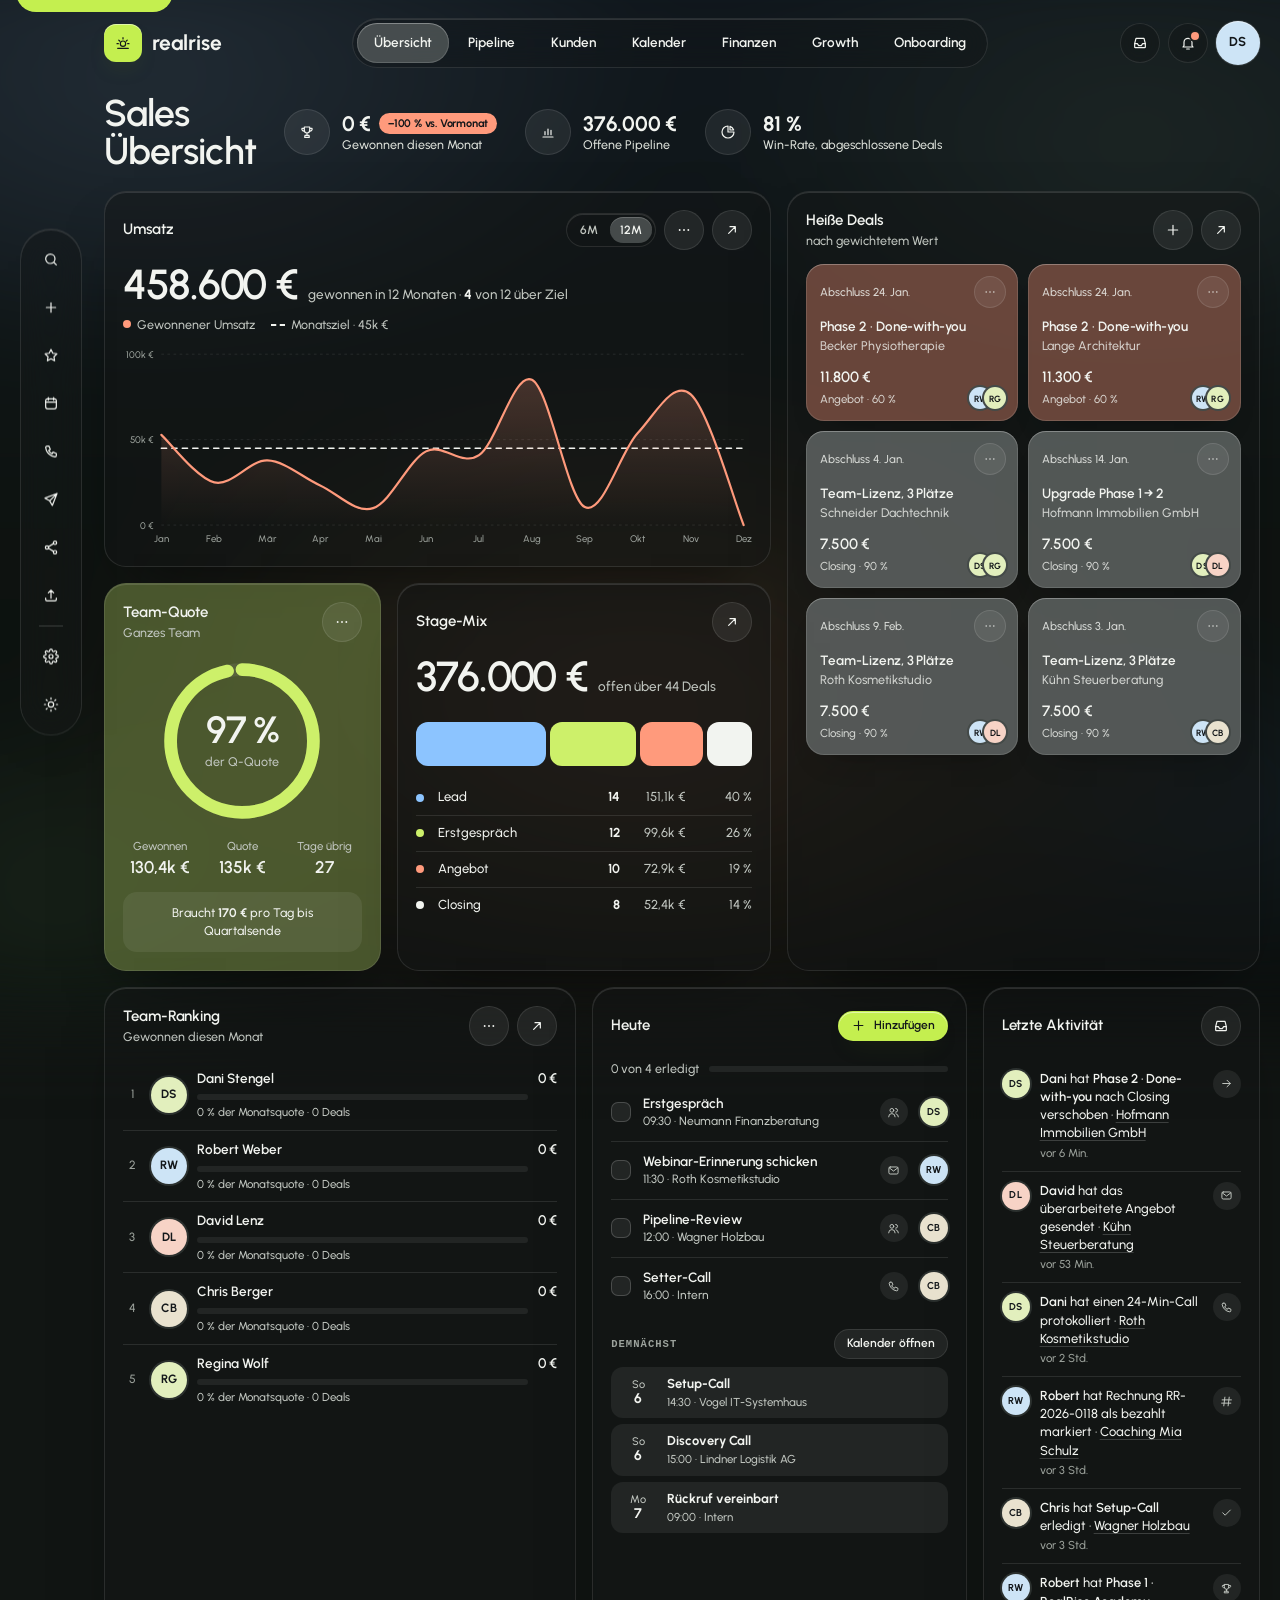
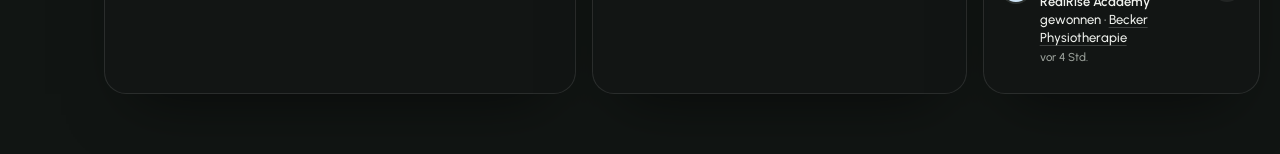
==== index.html @ dfd55293 "RealRise CRM Prototyp: Vanilla-SPA mit Übersicht, Pipeline, Kunden, Kalender, Finanzen, Growth, Onbo" ====
<!doctype html>
<html lang="de" data-theme="dark">
<head>
<meta charset="utf-8">
<meta name="viewport" content="width=device-width, initial-scale=1, viewport-fit=cover">
<title>RealRise CRM</title>
<meta name="description" content="RealRise CRM – Prototyp: Pipeline, Kunden, Kalender, Finanzen, Growth, Onboarding.">
<meta name="color-scheme" content="dark light">
<link rel="preconnect" href="https://fonts.googleapis.com">
<link rel="preconnect" href="https://fonts.gstatic.com" crossorigin>
<link href="https://fonts.googleapis.com/css2?family=Urbanist:wght@400..700&display=swap" rel="stylesheet">
<link rel="stylesheet" href="css/tokens.css">
<link rel="stylesheet" href="css/base.css">
<link rel="stylesheet" href="css/components.css">
<link rel="stylesheet" href="css/views.css">
<link rel="icon" href="data:image/svg+xml,%3Csvg xmlns='http://www.w3.org/2000/svg' viewBox='0 0 64 64'%3E%3Crect width='64' height='64' rx='18' fill='%23c4ef4f'/%3E%3Ccircle cx='32' cy='36' r='11' fill='none' stroke='%2313171a' stroke-width='5'/%3E%3Cpath d='M32 12v6M14 20l4 4M50 20l-4 4M12 52h40' stroke='%2313171a' stroke-width='5' stroke-linecap='round'/%3E%3C/svg%3E">
<style>
  /* Nach dem ersten Rendern keine Einflug-Animationen mehr (Live-Updates) */
  .view[data-entered] .head__title .ch,.view[data-entered] .card,.view[data-entered] .stat,.view[data-entered] .table tbody tr,.view[data-entered] .pl-col{animation:none}
  .view[data-entered] .chart__line.draw{animation:none;stroke-dashoffset:0}
</style>
<script>
  (function(){try{var s=JSON.parse(localStorage.getItem('rr-crm:v1')||'null');var t=s&&s.settings&&s.settings.theme||'dark';if(t==='system')t=matchMedia('(prefers-color-scheme: light)').matches?'light':'dark';document.documentElement.dataset.theme=t;if(s&&s.settings&&s.settings.accent)document.documentElement.dataset.accent=s.settings.accent;}catch(e){}})();
</script>
</head>
<body>
<a class="skip" href="#main">Zum Inhalt springen</a>
<div class="backdrop" aria-hidden="true"></div>

<div class="app">
  <header class="top">
    <a class="brand" href="#/overview" aria-label="RealRise CRM – Übersicht">
      <span class="brand__mark" aria-hidden="true"></span>
      <span class="brand__name">realrise</span>
    </a>
    <nav class="tabs" aria-label="Hauptnavigation">
      <div class="tabs__track">
        <a class="tab" href="#/overview" data-route="overview">Übersicht</a>
        <a class="tab" href="#/pipeline" data-route="pipeline">Pipeline</a>
        <a class="tab" href="#/customers" data-route="customers">Kunden</a>
        <a class="tab" href="#/schedule" data-route="schedule">Kalender</a>
        <a class="tab" href="#/finance" data-route="finance">Finanzen</a>
        <a class="tab" href="#/growth" data-route="growth">Growth</a>
        <a class="tab" href="#/projects" data-route="projects">Onboarding</a>
        <span class="tabs__pill" aria-hidden="true"></span>
      </div>
    </nav>
    <div class="top__tools" id="top-tools"></div>
  </header>

  <main class="main" id="main" tabindex="-1">
    <section class="view" data-view="overview" hidden></section>
    <section class="view" data-view="pipeline" hidden></section>
    <section class="view" data-view="customers" hidden></section>
    <section class="view" data-view="schedule" hidden></section>
    <section class="view" data-view="finance" hidden></section>
    <section class="view" data-view="growth" hidden></section>
    <section class="view" data-view="projects" hidden></section>
    <section class="view" data-view="settings" hidden></section>
  </main>
</div>

<nav class="dock" id="dock" aria-label="Schnellaktionen"></nav>

<dialog class="finder" id="finder" aria-label="Suche"></dialog>
<dialog class="modal" id="modal"></dialog>
<dialog class="drawer" id="drawer"></dialog>
<div class="toast" id="toast" role="status" aria-live="polite"></div>

<script src="js/seed.js"></script>
<script src="js/store.js"></script>
<script src="js/ui.js"></script>
<script src="js/views/overview.js"></script>
<script src="js/views/pipeline.js"></script>
<script src="js/views/customers.js"></script>
<script src="js/views/schedule.js"></script>
<script src="js/views/finance.js"></script>
<script src="js/views/growth.js"></script>
<script src="js/views/projects.js"></script>
<script src="js/views/settings.js"></script>
<script src="js/app.js"></script>
<script>RR.app.start();</script>
</body>
</html>
---- css/tokens.css ----
/* RealRise CRM – Design-Tokens (aus dem Solvik-Audit, Werte 1:1) */
:root{
  --font:"Urbanist",ui-sans-serif,system-ui,-apple-system,"Segoe UI",sans-serif;
  --mono:ui-monospace,SFMono-Regular,Menlo,monospace;

  --bg:#111513;
  --wash:linear-gradient(180deg,#080b0a80,#080b0a6b 45%,#080b0a8c);
  --on-photo-muted:#dde1da;
  --glass:#14171775; --glass-2:#ffffff14; --glass-3:#1e2322; --glass-tile:#16191985;
  --tint:30%; --ring-tile:#2b302e; --solid:#1a1e1d; --float:#1f2423;
  --well:#ffffff12; --line:#ffffff1a; --line-2:#ffffff2e; --rim:#ffffff26;
  --blur:blur(22px) saturate(150%);
  --shadow:inset 0 1px 0 #ffffff1f,0 30px 60px -30px #0009;
  --shadow-pop:0 24px 60px -18px #000000b3,0 0 0 1px #ffffff1a;
  --scrim:rgba(0,0,0,.55);

  --text:#f2f4f0; --muted:#c2c7c1; --faint:#9ca29c; --cream:#f6f7f3;
  --sky:#8cc4ff; --on-sky:#13171a;
  --lime:#cdf06a; --on-lime:#13171a;
  --coral:#ff9a7c; --on-coral:#13171a;
  --ink:#f2f4f0; --on-ink:#13171a;
  --plain:#ffffff12; --on-plain:#f2f4f0;
  --good:#b8e65a; --bad:#ff9a7c;
  --accent:#c4ef4f; --on-accent:#13171a; --accent-text:#cdf06a;
  --accent-glow:rgba(120,160,20,.7);
  --dock:#16191980; --on-dock:#f2f4f0;
  --pill:#585e5dbd; --on-pill:#f2f4f0;

  --av0:#e2efbd; --av1:#cde4f6; --av2:#f7d3c6; --av3:#e9e2cf; --on-av:#13171a;

  --r-card:22px; --r-tile:18px; --r-ctl:999px; --r-modal:26px; --r-drawer:28px; --r-pop:18px; --r-field:14px;
  --gap:16px; --dock-x:20px; --dock-w:60px; --gutter:clamp(16px,1.6vw,28px); --app-max:1840px;
  --ease:cubic-bezier(.2,.8,.2,1);
  color-scheme:dark;
}

:root[data-theme="light"]{
  --bg:#e9ece7;
  --wash:linear-gradient(180deg,#f0f3eea8,#f0f3ee99 45%,#ecefe9b3);
  --on-photo-muted:#353b37;
  --glass:#ffffff80; --glass-2:#ffffff94; --glass-3:#ffffffdb; --glass-tile:#ffffff80;
  --tint:46%; --ring-tile:#f4f6f2; --solid:#f4f6f2; --float:#f8faf6;
  --well:#1216140f; --line:#1216141a; --line-2:#1216142e; --rim:#ffffffb8;
  --shadow:inset 0 1px 0 #fffc,0 24px 50px -32px #141e1466;
  --shadow-pop:0 24px 60px -18px #0f191459,0 2px 6px #0f191414;
  --scrim:rgba(12,18,14,.32);
  --text:#13171a; --muted:#4b524e; --faint:#575e59;
  --sky:#5aa6ec; --lime:#a9d636; --coral:#f27d5f;
  --ink:#13171a; --on-ink:#f6f7f3;
  --plain:#ffffff94; --on-plain:#13171a;
  --good:#3c7a14; --bad:#b8401f;
  --accent-text:#3f6410; --accent-glow:rgba(100,140,20,.45);
  --dock:#ffffff8c; --on-dock:#13171a;
  --pill:#13171a; --on-pill:#f6f7f3;
  color-scheme:light;
}

/* Akzent-Variante RealRise Coral */
:root[data-accent="coral"]{ --accent:#d97757; --on-accent:#fff7f2; --accent-text:#ff9a7c; --accent-glow:rgba(217,119,87,.55); }
:root[data-accent="coral"][data-theme="light"]{ --accent-text:#a7472a; }
---- css/base.css ----
/* Reset + Shell */
*,*::before,*::after{box-sizing:border-box}
html{-webkit-text-size-adjust:100%;scroll-behavior:smooth}
body{margin:0;min-height:100vh;background:var(--bg);color:var(--text);font:500 14px/1.45 var(--font);-webkit-font-smoothing:antialiased;overflow-x:hidden}
a{color:inherit;text-decoration:none}
button,input,select,textarea{font:inherit;color:inherit}
button{cursor:pointer;background:none;border:0;padding:0}
img,svg{display:block;max-width:100%}
ul,ol{margin:0;padding:0;list-style:none}
h1,h2,h3,h4,p,dl,dd,dt{margin:0}
.sr{position:absolute!important;width:1px;height:1px;overflow:hidden;clip:rect(0 0 0 0);white-space:nowrap}
.skip{position:fixed;left:16px;top:-60px;z-index:100;background:var(--accent);color:var(--on-accent);padding:10px 16px;border-radius:999px;font-weight:600}
.skip:focus{top:16px}
.tnum,.num{font-variant-numeric:tabular-nums}
.muted{color:var(--muted)} .faint{color:var(--faint)}
:focus-visible{outline:2px solid var(--accent);outline-offset:2px;border-radius:8px}
::selection{background:var(--accent);color:var(--on-accent)}

/* Backdrop „Foto“ (prozedural, kein Bild) */
.backdrop{position:fixed;inset:-8%;z-index:-2;pointer-events:none;
  background:
    radial-gradient(55% 45% at 18% 12%,#3b4a5a 0%,transparent 62%),
    radial-gradient(45% 40% at 82% 18%,#2f3c3b 0%,transparent 60%),
    radial-gradient(60% 50% at 50% 72%,#4d3a2c 0%,transparent 66%),
    radial-gradient(35% 35% at 12% 88%,#2a3a2a 0%,transparent 60%),
    radial-gradient(30% 30% at 88% 80%,#1e2a33 0%,transparent 60%),
    linear-gradient(180deg,#1b2430,#141a16 55%,#0f1311);
  filter:blur(38px) saturate(1.15);transform:translate3d(0,0,0) scale(1.04);transition:transform 1.2s var(--ease)}
:root[data-theme="light"] .backdrop{
  background:
    radial-gradient(55% 45% at 18% 12%,#cfdbe6 0%,transparent 62%),
    radial-gradient(45% 40% at 82% 18%,#d9e6dc 0%,transparent 60%),
    radial-gradient(60% 50% at 50% 72%,#e5d7c8 0%,transparent 66%),
    radial-gradient(35% 35% at 12% 88%,#d2dfd0 0%,transparent 60%),
    linear-gradient(180deg,#e3e8e6,#e9ece7 55%,#e4e7e2)}
.backdrop::after{content:"";position:absolute;inset:0;background:var(--wash)}
.scrim{position:fixed;inset:0;z-index:40;background:var(--scrim);opacity:0;pointer-events:none;transition:opacity .22s var(--ease)}
.scrim.is-on{opacity:1;pointer-events:auto}

/* App frame */
.app{max-width:var(--app-max);margin:0 auto;padding:18px var(--gutter) 60px calc(var(--dock-x) + var(--dock-w) + 24px);min-height:100vh}
header.top{display:grid;grid-template-columns:auto 1fr auto;align-items:center;gap:20px;margin-bottom:26px}
.brand{display:flex;align-items:center;gap:10px;font-size:21px;font-weight:700;letter-spacing:-.01em}
.brand__mark{width:38px;height:38px;border-radius:12px;background:var(--accent);color:var(--on-accent);display:grid;place-items:center;box-shadow:inset 0 1px 0 #ffffff80,0 10px 24px -14px var(--accent-glow)}
.brand__mark svg{width:22px;height:22px}
.top__tools{display:flex;align-items:center;gap:8px;justify-self:end}

/* Tabs */
.tabs{justify-self:center;max-width:100%;border-radius:999px;background:var(--glass);border:1px solid var(--line);box-shadow:var(--shadow);backdrop-filter:var(--blur);-webkit-backdrop-filter:var(--blur)}
.tabs__track{position:relative;display:flex;gap:2px;padding:4px;overflow:auto;scrollbar-width:none}
.tabs__track::-webkit-scrollbar{display:none}
.tab{position:relative;z-index:1;padding:10px 17px;border-radius:999px;font-size:13.5px;font-weight:600;white-space:nowrap;color:var(--text);transition:color .25s var(--ease)}
.tab[aria-current="page"]{color:var(--on-pill)}
.tabs__pill{position:absolute;top:4px;bottom:4px;left:0;width:0;border-radius:999px;background:var(--pill);box-shadow:inset 0 1px 0 #ffffff38,inset 0 0 0 1px #ffffff24;transition:left .32s var(--ease),width .32s var(--ease);pointer-events:none}
:root[data-theme="light"] .tabs__pill{box-shadow:none}

/* Icon-Buttons im Header */
.me{width:44px;height:44px;border-radius:50%;background:var(--av1);color:var(--on-av);font-weight:700;font-size:13px;display:grid;place-items:center;box-shadow:0 0 0 1px var(--line),inset 0 1px 0 #ffffff80}
.dot-badge{position:absolute;top:8px;right:8px;width:8px;height:8px;border-radius:50%;background:var(--coral);box-shadow:0 0 0 2px var(--solid)}

/* Dock */
.dock{position:fixed;left:var(--dock-x);top:50%;transform:translateY(-50%);z-index:30;display:flex;flex-direction:column;gap:4px;padding:8px;border-radius:999px;background:var(--dock);border:1px solid var(--line);box-shadow:var(--shadow);backdrop-filter:var(--blur);-webkit-backdrop-filter:var(--blur)}
.dock__btn{position:relative;width:44px;height:44px;border-radius:50%;display:grid;place-items:center;color:var(--on-dock);transition:background .2s var(--ease),transform .2s var(--ease)}
.dock__btn svg{width:18px;height:18px}
.dock__btn:hover,.dock__btn:focus-visible,.dock__btn[aria-expanded="true"]{background:var(--glass-2)}
.dock__btn[aria-current="page"]{background:var(--glass-2)}
.dock__btn[aria-current="page"]::after{content:"";position:absolute;right:-3px;top:50%;width:5px;height:5px;border-radius:50%;background:var(--accent);transform:translateY(-50%)}
.dock__sep{height:1px;margin:4px 10px;background:var(--line-2)}
.dock__tip{position:absolute;left:calc(100% + 12px);top:50%;transform:translateY(-50%) translateX(-6px);padding:6px 10px;border-radius:10px;background:var(--float);color:var(--text);font-size:12px;font-weight:600;white-space:nowrap;box-shadow:var(--shadow-pop);opacity:0;pointer-events:none;transition:opacity .15s,transform .15s var(--ease)}
.dock__tip kbd{margin-left:6px;font:600 11px var(--mono);padding:1px 5px;border:1px solid var(--line-2);border-radius:5px}
.dock__btn:hover .dock__tip,.dock__btn:focus-visible .dock__tip{opacity:1;transform:translateY(-50%) translateX(0)}
.dock__more{display:none}
.dock__theme .ico--sun,.dock__theme .ico--moon{position:absolute;transition:opacity .3s,transform .4s var(--ease)}
:root[data-theme="dark"] .ico--sun{opacity:1;transform:rotate(0)} :root[data-theme="dark"] .ico--moon{opacity:0;transform:rotate(-60deg)}
:root[data-theme="light"] .ico--sun{opacity:0;transform:rotate(60deg)} :root[data-theme="light"] .ico--moon{opacity:1;transform:rotate(0)}

/* Seitenkopf */
.head{display:grid;grid-template-columns:auto 1fr auto;align-items:center;gap:28px;margin-bottom:20px}
.head__lead{display:flex;align-items:center;gap:14px}
.head__back{flex:none}
.head__title{font-size:37.4px;line-height:1.04;font-weight:600;letter-spacing:-.025em}
.head__title .ch{display:inline-block;animation:chIn .6s var(--ease) both;animation-delay:calc(var(--i) * 18ms)}
@keyframes chIn{from{opacity:0;transform:translateY(14px)}to{opacity:1;transform:none}}
.head__stats{display:flex;gap:28px;flex-wrap:wrap}
.stat{display:flex;align-items:center;gap:12px;animation:cardIn .6s var(--ease) both;animation-delay:calc(var(--i,0) * 70ms + 120ms)}
.stat__ico{width:46px;height:46px;border-radius:50%;background:var(--well);border:1px solid var(--line);display:grid;place-items:center;color:var(--text)}
.stat__ico svg{width:18px;height:18px}
.stat__value{display:flex;align-items:center;gap:8px;font-size:21px;font-weight:600;letter-spacing:-.01em;line-height:1.2}
.stat__label{font-size:12.5px;color:var(--on-photo-muted)}
.head__actions{display:flex;align-items:center;gap:10px;flex-wrap:wrap;justify-content:flex-end}

/* Toolbar unter dem Kopf */
.toolbar{display:flex;align-items:center;gap:10px;flex-wrap:wrap;margin:-4px 0 16px}
.toolbar__spacer{flex:1}

/* Grid + Cards */
.grid{display:grid;grid-template-columns:repeat(12,minmax(0,1fr));gap:var(--gap)}
.card{position:relative;display:flex;flex-direction:column;min-width:0;padding:18px;border-radius:var(--r-card);background:var(--glass);border:1px solid var(--line);box-shadow:var(--shadow);animation:cardIn .7s var(--ease) both;animation-delay:calc(var(--i,0) * 60ms + 80ms)}
@keyframes cardIn{from{opacity:0;transform:translateY(14px)}to{opacity:1;transform:none}}
.card__head{display:flex;align-items:center;gap:12px;min-height:40px;margin-bottom:14px}
.card__title{font-size:15px;font-weight:600;letter-spacing:-.005em}
.card__sub{font-size:12.5px;color:var(--muted)}
.card__tools{margin-left:auto;display:flex;align-items:center;gap:8px}
.card--lime{background:color-mix(in srgb,var(--lime) var(--tint),var(--glass))}
.card--sky{background:color-mix(in srgb,var(--sky) var(--tint),var(--glass))}
.card--coral{background:color-mix(in srgb,var(--coral) var(--tint),var(--glass))}
.big{font-size:42px;line-height:1;font-weight:600;letter-spacing:-.03em}
.big + .muted,.sum{font-size:13.5px}
.sum{display:flex;align-items:baseline;gap:10px;flex-wrap:wrap;margin-bottom:10px}
.sum .muted b{color:var(--text)}
.legend{display:flex;gap:16px;flex-wrap:wrap;font-size:12.5px;color:var(--muted);margin-bottom:8px}
.legend i{display:inline-block;width:8px;height:8px;border-radius:50%;margin-right:6px;vertical-align:1px}
.legend .dash{display:inline-block;width:14px;border-top:2px dashed var(--text);margin-right:6px;vertical-align:3px}
.view{display:block}
.view[hidden]{display:none}

/* Responsive */
@media (width <= 1180px){
  .grid > *{grid-column:span 6 !important}
  .head{grid-template-columns:1fr auto}
  .head__stats{grid-column:1 / -1;order:3}
}
@media (width <= 760px){
  .app{padding:12px 14px 110px 14px}
  header.top{grid-template-columns:1fr auto;gap:10px 12px;margin-bottom:12px}
  .tabs{grid-column:1 / -1;grid-row:2;justify-self:stretch;position:sticky;top:8px;z-index:20}
  .top__tools{grid-row:1;grid-column:2}
  .grid > *{grid-column:1 / -1 !important}
  .head{grid-template-columns:1fr;gap:14px}
  .head__title{font-size:28px}
  .head__stats{gap:14px 24px}
  .head__actions{justify-content:flex-start}
  .dock{left:50%;top:auto;bottom:12px;transform:translateX(-50%);flex-direction:row;padding:6px 8px;max-width:calc(100vw - 24px)}
  .dock__sep{width:1px;height:auto;margin:10px 4px}
  .dock__tip{display:none}
  .dock__btn[data-act="favs"],.dock__btn[data-act="call"],.dock__btn[data-act="share"],.dock__btn[data-act="export"]{display:none}
  .dock__more{display:grid}
  .big{font-size:34px}
}
@media (prefers-reduced-motion: reduce){
  *,*::before,*::after{animation-duration:.01ms!important;animation-delay:0ms!important;transition-duration:.01ms!important}
}
---- css/components.css ----
/* Icons: Standardgröße, Container überschreiben gezielt */
svg.ico{width:16px;height:16px;flex:none}
/* Buttons */
.btn{display:inline-flex;align-items:center;gap:8px;height:34px;padding:0 14px;border-radius:999px;font-size:12.5px;font-weight:600;white-space:nowrap;border:1px solid transparent;background:var(--accent);color:var(--on-accent);box-shadow:inset 0 1px 0 #ffffff80,0 10px 24px -14px var(--accent-glow);transition:transform .2s var(--ease),filter .2s}
.btn svg{width:15px;height:15px}
.btn:hover{filter:brightness(1.05);transform:translateY(-1px)}
.btn:active{transform:translateY(0)}
.btn--ghost{background:var(--well);color:var(--text);border-color:var(--line);box-shadow:none}
.btn--ink{background:var(--ink);color:var(--on-ink);box-shadow:none}
.btn--danger{background:transparent;color:var(--bad);border-color:var(--line);box-shadow:none}
.btn--danger:hover{background:color-mix(in srgb,var(--coral) 14%,transparent)}
.btn--sm{height:30px;padding:0 12px;font-size:12px}
.btn--lg{height:40px;padding:0 18px;font-size:13.5px}
.btn[disabled]{opacity:.45;pointer-events:none}
.ibtn{position:relative;width:40px;height:40px;border-radius:50%;display:grid;place-items:center;background:var(--well);border:1px solid var(--line);color:var(--text);transition:background .2s var(--ease),transform .2s var(--ease)}
.ibtn svg{width:16px;height:16px}
.ibtn:hover,.ibtn[aria-expanded="true"]{background:var(--glass-2)}
.ibtn--sm{width:32px;height:32px}.ibtn--sm svg{width:14px;height:14px}
.ibtn--lg{width:44px;height:44px}
.ibtn--glass{backdrop-filter:var(--blur);-webkit-backdrop-filter:var(--blur);background:var(--glass)}
.ibtn--accent{background:var(--accent);color:var(--on-accent);border-color:transparent}
.ibtn.is-on{background:var(--accent);color:var(--on-accent);border-color:transparent}
.magnetic{transition:transform .25s var(--ease)}

/* Segment-Switch */
.seg{position:relative;display:inline-flex;gap:2px;padding:3px;border-radius:999px;background:var(--glass);border:1px solid var(--line);box-shadow:var(--shadow)}
.seg__btn{position:relative;z-index:1;height:30px;padding:0 13px;border-radius:999px;font-size:12.5px;font-weight:600;color:var(--muted);transition:color .25s}
.seg__btn[aria-pressed="true"]{color:var(--text)}
.seg__pill{position:absolute;top:3px;bottom:3px;left:3px;width:40px;border-radius:999px;background:var(--pill);box-shadow:inset 0 1px 0 #ffffff30;transition:left .3s var(--ease),width .3s var(--ease);pointer-events:none}
:root[data-theme="light"] .seg__btn[aria-pressed="true"]{color:var(--on-pill)}
.seg--sm .seg__btn{height:26px;padding:0 10px;font-size:12px}

/* Chips */
.chip{display:inline-flex;align-items:center;gap:6px;height:36px;padding:0 12px 0 4px;border-radius:999px;background:var(--glass);border:1px solid var(--line);font-size:12.5px;font-weight:600;color:var(--text);white-space:nowrap;transition:background .2s var(--ease)}
.chip--txt{padding:0 12px}
.chip i.dot{width:8px;height:8px;border-radius:50%;margin-left:4px}
.chip:hover{background:var(--glass-2)}
.chip[aria-pressed="true"]{background:var(--ink);color:var(--on-ink);border-color:transparent}
.chip[aria-pressed="true"] .av{box-shadow:none}
.chips{display:flex;gap:6px;flex-wrap:wrap;align-items:center}

/* Badges, Status */
.badge{display:inline-flex;align-items:center;padding:3px 9px;border-radius:999px;font-size:11px;font-weight:700;line-height:1.4;white-space:nowrap}
.badge--coral{background:var(--coral);color:var(--on-coral)}
.badge--lime{background:var(--lime);color:var(--on-lime)}
.badge--sky{background:var(--sky);color:var(--on-sky)}
.badge--plain{background:var(--plain);color:var(--on-plain);border:1px solid var(--line)}
.status{display:inline-flex;align-items:center;gap:6px;padding:3px 10px;border-radius:999px;font-size:11.5px;font-weight:600;background:var(--well);border:1px solid var(--line);white-space:nowrap}
.status::before{content:"";width:7px;height:7px;border-radius:50%;background:var(--faint)}
.status--due::before,.status--sky::before{background:var(--sky)}
.status--paid::before,.status--lime::before,.status--done::before{background:var(--lime)}
.status--overdue::before,.status--coral::before{background:var(--coral)}
.status--ink::before{background:var(--text)}

/* Avatare */
.av{display:inline-grid;place-items:center;width:28px;height:28px;border-radius:50%;background:var(--av1);color:var(--on-av);font-weight:700;font-size:10px;letter-spacing:.02em;flex:none;box-shadow:0 0 0 2px var(--ring-tile)}
.av--t0{background:var(--av0)}.av--t1{background:var(--av1)}.av--t2{background:var(--av2)}.av--t3{background:var(--av3)}
.av--xs{width:22px;height:22px;font-size:9px}.av--sm{width:28px;height:28px}.av--md{width:36px;height:36px;font-size:12px}.av--lg{width:52px;height:52px;font-size:17px}.av--xl{width:120px;height:120px;font-size:38px}
.av-stack{display:inline-flex}.av-stack .av{margin-left:-7px}.av-stack .av:first-child{margin-left:0}

/* Meter */
.meter{height:6px;border-radius:999px;background:var(--well);overflow:hidden}
.meter__fill{height:100%;border-radius:999px;background:var(--text);width:0;transition:width .9s var(--ease)}
.meter__fill--lime{background:var(--lime)}.meter__fill--coral{background:var(--coral)}.meter__fill--sky{background:var(--sky)}

/* Ring */
.ring{position:relative;width:170px;height:170px;margin:0 auto}
.ring svg{width:100%;height:100%;transform:rotate(-90deg)}
.ring circle{fill:none;stroke-width:15}
.ring__track{stroke:var(--well)}
.ring__arc{stroke:var(--lime);stroke-linecap:round;transition:stroke-dashoffset 1.1s var(--ease)}
.ring__arc--sky{stroke:var(--sky)}.ring__arc--coral{stroke:var(--coral)}.ring__arc--good{stroke:var(--good)}
.ring__mid{position:absolute;inset:0;display:grid;place-content:center;text-align:center}
.ring__mid b{font-size:38px;font-weight:600;letter-spacing:-.03em;line-height:1}
.ring__mid span{font-size:12.5px;color:var(--muted);margin-top:4px}
.ring--md{width:64px;height:64px}.ring--md circle{stroke-width:12}.ring--md .ring__mid b{font-size:13px}

/* Charts (SVG) */
.chart{position:relative;width:100%}
.chart__svg{width:100%;height:auto;overflow:visible}
.chart text{font:500 11px var(--font);fill:var(--faint)}
.chart__grid line{stroke:var(--line);stroke-dasharray:3 4}
.chart__line{fill:none;stroke-width:2.5;stroke-linecap:round;stroke-linejoin:round}
.chart__line--coral{stroke:var(--coral)}.chart__line--lime{stroke:var(--lime)}.chart__line--sky{stroke:var(--sky)}.chart__line--ink{stroke:var(--text)}
.chart__line.is-dashed{stroke-dasharray:6 6;stroke-width:1.8}
.chart__line.draw{stroke-dasharray:2000;stroke-dashoffset:2000;animation:draw 1.6s var(--ease) forwards}
@keyframes draw{to{stroke-dashoffset:0}}
.chart__cross{stroke:var(--line-2);stroke-dasharray:3 3;opacity:0}
.chart__dot{fill:var(--text);stroke:var(--bg);stroke-width:2;opacity:0}
.chart.is-hover .chart__cross,.chart.is-hover .chart__dot{opacity:1}
.chart__tip{position:absolute;top:8px;left:0;transform:translateX(-50%);padding:8px 10px;border-radius:12px;background:var(--float);box-shadow:var(--shadow-pop);font-size:12px;white-space:nowrap;pointer-events:none;opacity:0;transition:opacity .15s}
.chart__tip b{display:block;font-size:13px}
.chart.is-hover .chart__tip{opacity:1}
.bars{display:grid;gap:8px;align-items:end;height:160px}
.bars__col{position:relative;display:flex;flex-direction:column;justify-content:flex-end;height:100%;border-radius:10px;background:var(--well);overflow:hidden}
.bars__fill{width:100%;border-radius:10px;background:var(--faint);transition:height .9s var(--ease);height:0}
.bars__fill--coral{background:var(--coral)}.bars__fill--lime{background:var(--lime)}.bars__fill--sky{background:var(--sky)}.bars__fill--ink{background:var(--text)}
.bars__labels{display:grid;gap:8px;margin-top:6px;font-size:11px;color:var(--faint);text-align:center}
.bars__labels .is-now{color:var(--text);font-weight:600}
.stack{display:grid;gap:8px;align-items:end;height:170px}
.stack__col{display:flex;flex-direction:column-reverse;height:100%;border-radius:10px;background:var(--well);overflow:hidden}
.stack__piece{width:100%;transition:height .9s var(--ease)}
.stack__piece--lime{background:var(--lime)}.stack__piece--coral{background:var(--coral)}.stack__piece--sky{background:var(--sky)}.stack__piece--ink{background:var(--text)}
.donut{position:relative;width:150px;height:150px;margin:0 auto}
.donut svg{width:100%;height:100%;transform:rotate(-90deg)}
.donut circle{fill:none;stroke-width:16;transition:stroke-dasharray 1s var(--ease)}
.donut__mid{position:absolute;inset:0;display:grid;place-content:center;text-align:center}
.donut__mid b{font-size:30px;font-weight:600;letter-spacing:-.03em;line-height:1}
.donut__mid span{font-size:12px;color:var(--muted)}
.spark{width:64px;height:22px}
.spark path{fill:none;stroke:var(--lime);stroke-width:2;stroke-linecap:round}
.src-web{stroke:var(--sky)}.src-wa{stroke:var(--lime)}.src-ig{stroke:var(--coral)}.src-webinar{stroke:var(--text)}.src-aff{stroke:#c9b6ff}.src-ref{stroke:var(--faint)}

/* Tabellen */
.table-wrap{overflow:auto;margin:0 -6px}
.table{width:100%;border-collapse:collapse;font-size:13.5px}
.table th{text-align:left;padding:10px 12px;font-size:12px;font-weight:600;color:var(--muted);border-bottom:1px solid var(--line);white-space:nowrap}
.table th button{display:inline-flex;align-items:center;gap:4px;color:inherit;font:inherit}
.table th button[data-dir="asc"]::after{content:"▲";font-size:8px}.table th button[data-dir="desc"]::after{content:"▼";font-size:8px}
.table td{padding:12px;border-bottom:1px solid var(--line);vertical-align:middle}
.table tbody tr{animation:rowIn .5s var(--ease) both;animation-delay:calc(var(--i,0) * 40ms)}
.table tbody tr:hover{background:var(--well)}
.table tbody tr.is-link{cursor:pointer}
.table .r{text-align:right}
@keyframes rowIn{from{opacity:0;transform:translateY(6px)}to{opacity:1;transform:none}}
.cell-person{display:flex;align-items:center;gap:10px}
.cell-person b{display:block;font-weight:600}
.cell-person small{display:block;font-size:12px;color:var(--muted)}

/* Felder & Formulare */
.field{display:flex;flex-direction:column;gap:6px;min-width:0}
.field__label{font-size:12.5px;color:var(--muted);font-weight:600}
.field input,.field select,.field textarea,.search input{width:100%;min-height:44px;padding:10px 14px;border-radius:var(--r-field);background:var(--well);border:1px solid var(--line-2);color:var(--text);outline:none;transition:border-color .2s,box-shadow .2s}
.field textarea{min-height:96px;resize:vertical}
.field input:focus,.field select:focus,.field textarea:focus,.search input:focus{border-color:var(--accent);box-shadow:0 0 0 3px color-mix(in srgb,var(--accent) 25%,transparent)}
.field select{appearance:none;background-image:linear-gradient(45deg,transparent 50%,currentColor 50%),linear-gradient(135deg,currentColor 50%,transparent 50%);background-position:calc(100% - 18px) 50%,calc(100% - 13px) 50%;background-size:5px 5px;background-repeat:no-repeat;padding-right:34px}
.field--wide{grid-column:1 / -1}
.field__hint{font-size:12px;color:var(--faint)}
.mform__head{display:flex;align-items:flex-start;gap:12px;margin-bottom:18px}
.mform__title{font-size:20px;font-weight:600;letter-spacing:-.01em}
.mform__sub{font-size:13px;color:var(--muted);margin-top:4px}
.mform__close{margin-left:auto}
.mform__grid{display:grid;grid-template-columns:1fr 1fr;gap:14px}
.mform__foot{display:flex;justify-content:flex-end;gap:10px;margin-top:22px}
.search{position:relative;flex:1;min-width:180px;max-width:300px}
.search svg{position:absolute;left:14px;top:50%;width:15px;height:15px;transform:translateY(-50%);color:var(--faint);pointer-events:none}
.search input{min-height:36px;padding:6px 14px 6px 38px;border-radius:999px;font-size:13px;background:var(--glass);border-color:var(--line)}
.switch{position:relative;width:44px;height:26px;border-radius:999px;background:var(--well);border:1px solid var(--line-2);transition:background .2s;flex:none}
.switch::after{content:"";position:absolute;top:3px;left:3px;width:18px;height:18px;border-radius:50%;background:var(--text);transition:transform .25s var(--ease)}
.switch[aria-checked="true"]{background:var(--accent);border-color:transparent}
.switch[aria-checked="true"]::after{transform:translateX(18px);background:var(--on-accent)}
.check{display:inline-grid;place-items:center;width:20px;height:20px;border-radius:7px;border:1.5px solid var(--line-2);background:var(--well);color:var(--on-accent);flex:none;transition:background .2s}
.check svg{width:12px;height:12px;opacity:0}
.check[aria-checked="true"]{background:var(--accent);border-color:transparent}
.check[aria-checked="true"] svg{opacity:1}

/* Dialoge */
dialog{color:var(--text);border:1px solid var(--line);background:var(--glass-3);box-shadow:var(--shadow-pop);padding:0;max-width:calc(100vw - 24px);max-height:calc(100vh - 24px)}
dialog::backdrop{background:var(--scrim);backdrop-filter:blur(6px)}
.modal{width:560px;border-radius:var(--r-modal);margin:auto;animation:modalIn .22s var(--ease)}
.modal__inner{padding:24px}
@keyframes modalIn{from{opacity:0;transform:scale(.96) translateY(8px)}to{opacity:1;transform:none}}
.drawer{width:460px;height:calc(100vh - 24px);margin:12px 12px 12px auto;border-radius:var(--r-drawer);animation:drawerIn .26s var(--ease)}
.drawer__inner{padding:22px;height:100%;overflow:auto}
.drawer__top{display:flex;align-items:center;gap:12px;margin-bottom:16px}
.drawer__crumb{font-size:12.5px;color:var(--muted)}
.drawer__title{font-size:20px;font-weight:600}
.drawer__close{margin-left:auto}
@keyframes drawerIn{from{opacity:0;transform:translateX(24px)}to{opacity:1;transform:none}}
.finder{width:620px;margin:120px auto auto;border-radius:24px;animation:modalIn .2s var(--ease)}
.finder__bar{display:flex;align-items:center;gap:12px;padding:14px 18px;border-bottom:1px solid var(--line)}
.finder__bar svg{width:16px;height:16px;color:var(--faint)}
.finder__bar input{flex:1;background:none;border:0;outline:none;font-size:15px;color:var(--text)}
.finder__bar kbd{font:600 11px var(--mono);padding:3px 7px;border:1px solid var(--line-2);border-radius:6px;color:var(--muted)}
.finder__list{max-height:60vh;overflow:auto;padding:8px}
.finder__group{padding:10px 12px 4px;font:600 10.5px var(--mono);letter-spacing:.1em;text-transform:uppercase;color:var(--faint)}
.finder__opt{display:flex;align-items:center;gap:12px;width:100%;padding:9px 12px;border-radius:14px;text-align:left}
.finder__opt b{display:block;font-weight:600}
.finder__opt small{display:block;font-size:12px;color:var(--muted)}
.finder__opt .go{margin-left:auto;color:var(--faint)}
.finder__opt.is-sel,.finder__opt:hover{background:var(--well)}
.finder__ico{width:32px;height:32px;border-radius:50%;background:var(--well);display:grid;place-items:center;flex:none}
.finder__ico svg{width:14px;height:14px}
.empty{padding:28px 16px;text-align:center;color:var(--muted)}
.empty__title{font-weight:600;color:var(--text);margin-bottom:4px}

/* Popover / Menü */
.pop{position:fixed;z-index:60;min-width:200px;padding:6px;border-radius:var(--r-pop);background:var(--float);border:1px solid var(--line);box-shadow:var(--shadow-pop);animation:popIn .18s var(--ease);transform-origin:top left}
.pop--wide{width:340px}
@keyframes popIn{from{opacity:0;transform:scale(.97) translateY(-4px)}to{opacity:1;transform:none}}
.menu__item{display:flex;align-items:center;gap:10px;width:100%;height:36px;padding:0 12px;border-radius:12px;font-size:13.5px;font-weight:500;text-align:left;color:var(--text)}
.menu__item svg{width:15px;height:15px;color:var(--muted)}
.menu__item:hover,.menu__item:focus-visible{background:var(--well)}
.menu__item.is-danger{color:var(--bad)}.menu__item.is-danger svg{color:var(--bad)}
.menu__item .menu__check{margin-left:auto;color:var(--accent-text)}
.menu__sep{height:1px;margin:6px 8px;background:var(--line)}
.menu__head{display:flex;align-items:center;justify-content:space-between;padding:8px 12px 6px;font-weight:600}
.menu__head small{font-size:12px;color:var(--muted);font-weight:500}
.pop__list{display:flex;flex-direction:column;gap:2px}
.pop__row{display:flex;align-items:center;gap:10px;padding:8px 10px;border-radius:12px;text-align:left;width:100%}
.pop__row:hover{background:var(--well)}
.pop__row b{display:block;font-weight:600;font-size:13px}
.pop__row small{display:block;font-size:12px;color:var(--muted)}
.pop__row.is-unread b::before{content:"";display:inline-block;width:6px;height:6px;border-radius:50%;background:var(--coral);margin-right:6px;vertical-align:2px}
.pop__foot{display:flex;gap:8px;padding:8px 6px 2px}

/* Toast */
.toast{position:fixed;left:50%;bottom:22px;z-index:70;display:flex;align-items:center;gap:10px;padding:10px 12px 10px 14px;border-radius:999px;background:var(--float);border:1px solid var(--line-2);box-shadow:var(--shadow-pop);font-size:13.5px;font-weight:600;transform:translate(-50%,20px);opacity:0;transition:opacity .25s,transform .3s var(--ease);pointer-events:none}
.toast.is-on{opacity:1;transform:translate(-50%,0);pointer-events:auto}
.toast__undo{height:28px;padding:0 10px;border-radius:999px;background:var(--well);font-size:12px;font-weight:600}
.toast__ico{width:22px;height:22px;border-radius:50%;display:grid;place-items:center;background:var(--accent);color:var(--on-accent)}
.toast__ico svg{width:12px;height:12px}

/* Kacheln (Deals) */
.tile{position:relative;display:flex;flex-direction:column;gap:4px;padding:14px 14px 14px 16px;border-radius:var(--r-tile);color:var(--text);background:var(--glass-tile);box-shadow:inset 0 1px 0 #ffffff33,inset 0 0 0 1px #ffffff1f,0 18px 30px -22px #00000073;transition:transform .25s var(--ease),box-shadow .25s var(--ease);min-width:0}
.tile--sky{background:color-mix(in srgb,var(--sky) 42%,var(--glass-tile))}
.tile--lime{background:color-mix(in srgb,var(--lime) 36%,var(--glass-tile))}
.tile--coral{background:color-mix(in srgb,var(--coral) 36%,var(--glass-tile))}
.tile--ink{background:color-mix(in srgb,#797e7c 62%,var(--glass-tile))}
:root[data-theme="light"] .tile--sky{background:color-mix(in srgb,var(--sky) 73%,#fff)}
:root[data-theme="light"] .tile--lime{background:color-mix(in srgb,var(--lime) 73%,#fff)}
:root[data-theme="light"] .tile--coral{background:color-mix(in srgb,var(--coral) 73%,#fff)}
:root[data-theme="light"] .tile--ink{background:rgba(19,23,26,.82);color:#f2f4f0}
.tile--plain{background:var(--plain)}
.tile.is-lift:hover{transform:translateY(-2px);box-shadow:inset 0 1px 0 #ffffff33,inset 0 0 0 1px #ffffff1f,0 26px 40px -24px #000000a0}
.tile.is-won{opacity:.55}
.tile__top{display:flex;align-items:center;justify-content:space-between;gap:8px;font-size:11.5px;opacity:.85;margin-bottom:8px}
.tile__title{font-size:15px;font-weight:600;line-height:1.25;letter-spacing:-.005em}
.tile__co{font-size:12.5px;opacity:.8;margin-bottom:auto;padding-bottom:16px}
.tile__foot{display:flex;align-items:flex-end;justify-content:space-between;gap:8px}
.tile__amt{display:block;font-size:17px;font-weight:600;letter-spacing:-.01em}
.tile__foot small{font-size:11.5px;opacity:.8}
.tile .ibtn{background:#ffffff14;border-color:#ffffff22;color:inherit}
.tile--ink .av,.tile .av{box-shadow:0 0 0 2px #444a48}
.tile--mini{padding:12px 12px 12px 14px;gap:2px}
.tile--mini .tile__title{font-size:13.5px}.tile--mini .tile__amt{font-size:15px}.tile--mini .tile__co{padding-bottom:10px}

/* Stepper */
.stepper{display:flex;gap:3px;margin:16px 0}
.stepper button{flex:1;height:30px;font-size:11.5px;font-weight:600;color:var(--muted);background:var(--well);clip-path:polygon(0 0,calc(100% - 10px) 0,100% 50%,calc(100% - 10px) 100%,0 100%,10px 50%);transition:background .2s,color .2s}
.stepper button:first-child{clip-path:polygon(0 0,calc(100% - 10px) 0,100% 50%,calc(100% - 10px) 100%,0 100%);border-radius:8px 0 0 8px}
.stepper button.is-done{background:color-mix(in srgb,var(--lime) 40%,var(--well));color:var(--text)}
.stepper button.is-cur{background:var(--lime);color:var(--on-lime)}

/* Kalender-Mini */
.cal{--cell:36px}
.cal__nav{display:flex;align-items:center;justify-content:space-between;gap:8px;margin-bottom:8px}
.cal__month{font-weight:600}
.cal__dow,.cal__grid{display:grid;grid-template-columns:repeat(7,1fr);gap:4px}
.cal__dow span{font-size:11px;color:var(--faint);text-align:center;padding:4px 0}
.day{position:relative;height:var(--cell);border-radius:10px;background:var(--well);font-size:12px;color:var(--muted);display:grid;place-items:center;transition:background .2s}
.day:hover{background:var(--glass-2)}
.day--pad{opacity:.25}
.day.is-today{outline:2px solid var(--accent);outline-offset:-2px;color:var(--text)}
.day.has-tasks{background:color-mix(in srgb,var(--sky) 45%,var(--well));color:var(--text);font-weight:600}
.day.has-tasks.day--lime{background:color-mix(in srgb,var(--lime) 45%,var(--well))}
.day.has-tasks.day--coral{background:color-mix(in srgb,var(--coral) 45%,var(--well))}
.day .av{position:absolute;top:-4px;right:-4px;width:16px;height:16px;font-size:7px;box-shadow:0 0 0 1.5px var(--solid)}

/* Funnel */
.fun{display:flex;flex-direction:column;gap:8px;align-items:center}
.fun__row{display:flex;align-items:center;justify-content:space-between;gap:10px;height:44px;padding:0 10px 0 16px;border-radius:999px;background:var(--well);border:1px solid var(--line);font-size:12.5px;transition:background .2s}
.fun__row:hover{background:var(--glass-2)}
.fun__row b{font-size:14px}
.fun__row i.dot{width:7px;height:7px;border-radius:50%;margin-right:6px;display:inline-block}

/* Feed, Listen */
.feed{display:flex;flex-direction:column}
.feed__item{display:flex;gap:10px;align-items:flex-start;padding:10px 0;border-bottom:1px solid var(--line);font-size:13px}
.feed__item:last-child{border-bottom:0}
.feed__item p{flex:1;line-height:1.4}
.feed__item p b{font-weight:600}
.feed__item p a{color:var(--text);text-decoration:underline;text-decoration-color:var(--line-2);text-underline-offset:3px}
.feed__item small{display:block;color:var(--faint);font-size:11.5px;margin-top:2px}
.feed__ico{width:28px;height:28px;border-radius:50%;background:var(--well);display:grid;place-items:center;color:var(--muted);flex:none}
.feed__ico svg{width:13px;height:13px}
.row-task{display:flex;align-items:center;gap:12px;padding:10px 0;border-bottom:1px solid var(--line)}
.row-task:last-child{border-bottom:0}
.row-task__body{flex:1;min-width:0}
.row-task__body b{display:block;font-weight:600;font-size:13.5px}
.row-task__body small{display:flex;gap:6px;align-items:center;font-size:12px;color:var(--muted)}
.row-task.is-done b{text-decoration:line-through;opacity:.6}
.row-task .kind{width:28px;height:28px;border-radius:50%;background:var(--well);display:grid;place-items:center;color:var(--muted)}
.row-task .kind svg{width:13px;height:13px}
.well{padding:12px 14px;border-radius:14px;background:var(--well)}
.kv{display:grid;grid-template-columns:repeat(3,1fr);gap:8px;text-align:center}
.kv small{display:block;font-size:11.5px;color:var(--muted)}
.kv b{display:block;font-size:17px;font-weight:600;letter-spacing:-.01em}
.dot{display:inline-block;width:8px;height:8px;border-radius:50%}
.dot--sky{background:var(--sky)}.dot--lime{background:var(--lime)}.dot--coral{background:var(--coral)}.dot--ink{background:var(--text)}.dot--plain{background:var(--faint)}
kbd{font:600 11px var(--mono);padding:2px 7px;border:1px solid var(--line-2);border-bottom-width:2px;border-radius:6px;background:var(--well)}
hr.sep{border:0;border-top:1px solid var(--line);margin:14px 0}
.paper{padding:22px;border-radius:18px;background:var(--cream);color:#13171a;font-size:12.5px;line-height:1.5}
.paper h4{font-size:11px;letter-spacing:.08em;text-transform:uppercase;color:#6a716c;margin:0 0 4px}
.paper table{width:100%;border-collapse:collapse;margin:14px 0 8px}
.paper th,.paper td{padding:8px 0;border-bottom:1px solid #e0e3dd;text-align:left}
.paper th{font-size:11px;color:#6a716c;font-weight:600}
.paper .total td{border-bottom:0;border-top:2px solid #13171a;font-weight:700;font-size:14px}
@media (width <= 760px){
  .mform__grid{grid-template-columns:1fr}
  .drawer{width:100%;height:auto;max-height:88vh;margin:auto 0 0;border-radius:24px 24px 0 0}
  .modal{width:100%}
  .finder{margin:16px auto auto;width:100%}
  .pop--wide{width:min(340px,calc(100vw - 24px))}
  .kv{grid-template-columns:repeat(3,1fr)}
}
---- css/views.css ----
/* Overview */
.ov-rev{grid-column:span 7}.ov-hot{grid-column:span 5;grid-row:span 2}.ov-quota{grid-column:span 3}.ov-mix{grid-column:span 4}
.ov-team{grid-column:span 5}.ov-today{grid-column:span 4}.ov-act{grid-column:span 3}
.ov-hot__grid{display:grid;grid-template-columns:1fr 1fr;gap:10px}
.ov-hot__grid .tile{min-height:132px}
.ov-mix__bar{display:flex;gap:4px;height:44px;margin:14px 0}
.ov-mix__seg{border-radius:12px;min-width:12px;transition:flex .8s var(--ease)}
.ov-mix li{display:grid;grid-template-columns:12px 1fr auto auto auto;gap:10px;align-items:center;padding:8px 0;border-bottom:1px solid var(--line);font-size:13px}
.ov-mix li:last-child{border-bottom:0}
.ov-mix li span.r{color:var(--muted);min-width:56px;text-align:right}
.ov-rank li{display:grid;grid-template-columns:18px 36px 1fr auto;gap:10px;align-items:center;padding:9px 0;border-bottom:1px solid var(--line)}
.ov-rank li:last-child{border-bottom:0}
.ov-rank__n{font-size:12px;color:var(--faint);text-align:center}
.ov-rank__body b{display:block;font-weight:600;font-size:13.5px}
.ov-rank__body small{display:block;font-size:11.5px;color:var(--muted);margin-top:4px}
.ov-rank__body .meter{margin-top:6px}
.ov-rank__val{font-weight:600;align-self:start}
.ov-quota__pace{margin-top:12px;text-align:center;font-size:12.5px}
.ov-quota__pace b{font-weight:700}
.ov-today__prog{display:flex;align-items:center;gap:10px;font-size:12.5px;color:var(--muted);margin-bottom:6px}
.ov-today__prog .meter{flex:1}
.ov-next{margin-top:14px}
.ov-next__head{display:flex;align-items:center;justify-content:space-between;margin-bottom:8px}
.ov-next__head > span{font:600 10.5px var(--mono);letter-spacing:.1em;text-transform:uppercase;color:var(--faint)}
.ov-next li{display:flex;gap:12px;align-items:center;padding:8px 10px;border-radius:12px;background:var(--well);margin-bottom:6px;font-size:13px}
.ov-next__when{min-width:34px;text-align:center;font-size:11px;color:var(--muted);line-height:1.1}
.ov-next__when b{display:block;font-size:14px;color:var(--text)}
.ov-next li small{display:block;font-size:11.5px;color:var(--muted)}

/* Pipeline */
.pl-toolbar .search{max-width:260px}
.pl-board{display:grid;grid-template-columns:1fr 150px;gap:var(--gap);align-items:start}
.pl-cols{display:grid;grid-template-columns:repeat(4,minmax(240px,1fr));gap:var(--gap);overflow-x:auto;padding-bottom:6px}
.pl-col{display:flex;flex-direction:column;min-height:420px;max-height:calc(100vh - 290px);border-radius:var(--r-card);background:var(--glass);border:1px solid var(--line);box-shadow:var(--shadow);padding:12px 10px 0;animation:cardIn .7s var(--ease) both;animation-delay:calc(var(--i,0) * 60ms)}
.pl-col.is-over{outline:2px dashed var(--accent);outline-offset:-4px}
.pl-col__head{display:grid;grid-template-columns:auto 1fr auto auto;gap:8px;align-items:center;padding:4px 6px 10px}
.pl-col__dot{width:10px;height:10px;border-radius:50%}
.pl-col__name{font-size:14px;font-weight:600}
.pl-col__count{font-size:11.5px;padding:2px 7px;border-radius:999px;background:var(--well);justify-self:start}
.pl-col__total{grid-column:2 / span 2;font-size:12.5px;color:var(--muted);font-weight:500}
.pl-col__body{flex:1;overflow:auto;display:flex;flex-direction:column;gap:10px;padding:0 0 12px;scrollbar-width:thin}
.pl-card{cursor:grab;outline:none}
.pl-card:focus-visible .tile{box-shadow:0 0 0 2px var(--accent)}
.pl-card.is-drag{opacity:.4}
.pl-card .tile{min-height:120px}
.pl-col__empty{padding:22px 10px;text-align:center;color:var(--faint);font-size:12.5px;border:1px dashed var(--line-2);border-radius:14px;margin-bottom:10px}
.pl-ends{display:flex;flex-direction:column;gap:var(--gap)}
.pl-end{display:flex;flex-direction:column;align-items:center;justify-content:center;gap:6px;min-height:200px;padding:16px;border-radius:var(--r-card);background:var(--glass);border:1px solid var(--line);box-shadow:var(--shadow);text-align:center;transition:background .2s}
.pl-end.is-over{background:color-mix(in srgb,var(--accent) 25%,var(--glass))}
.pl-end__ico{width:44px;height:44px;border-radius:50%;background:var(--well);display:grid;place-items:center;margin-bottom:6px}
.pl-end__ico svg{width:18px;height:18px}
.pl-end--won .pl-end__ico{background:var(--accent);color:var(--on-accent)}
.pl-end__txt b{display:block;font-weight:600}
.pl-end__txt small{font-size:11.5px;color:var(--muted)}
.pl-end__hint{font-size:11px;color:var(--faint)}
.pl-listcard{grid-column:1 / -1}

/* Kunden */
.pc-grid{display:grid;grid-template-columns:repeat(4,minmax(0,1fr));gap:var(--gap)}
.pc{padding:16px;animation-delay:calc(var(--i,0) * 40ms)}
.pc__top{display:flex;align-items:flex-start;justify-content:space-between;margin-bottom:12px}
.pc__name{font-size:15.5px;font-weight:600}
.pc__role{font-size:12.5px;color:var(--muted);margin-bottom:12px;min-height:36px}
.pc__meta{display:grid;grid-template-columns:1fr 1fr;gap:6px;margin-bottom:12px}
.pc__meta small{display:block;font-size:11px;color:var(--muted)}
.pc__meta b{font-size:14px;font-weight:600}
.pc__health{display:flex;align-items:center;gap:10px;font-size:12px;margin-bottom:12px}
.pc__health .meter{flex:1}
.pc__foot{display:flex;align-items:center;justify-content:space-between;gap:8px}
.pc__acts{display:flex;gap:6px}
.star{color:var(--faint)}
.star.is-on{color:var(--accent-text)}
.star.is-on svg{fill:currentColor}
/* Kundenprofil */
.cx-hist{grid-column:span 8}.cx-prof{grid-column:span 4}.cx-sched{grid-column:span 4}.cx-fun{grid-column:span 4}.cx-det{grid-column:span 4}
.cx-hist__scroll{display:grid;grid-auto-flow:column;grid-template-rows:1fr 1fr;grid-auto-columns:minmax(180px,220px);gap:10px;overflow-x:auto;padding-bottom:6px}
.cx-prof{align-items:center;text-align:center}
.cx-prof__tools{position:absolute;top:14px;left:14px;display:flex;gap:6px}
.cx-prof__tools2{position:absolute;top:14px;right:14px;display:flex;gap:6px}
.cx-prof .ring{width:150px;height:150px;margin:26px auto 12px}
.cx-prof .ring circle{stroke-width:8}
.cx-prof .ring__mid .av{box-shadow:none}
.cx-prof__health{position:absolute;right:6px;bottom:14px;width:32px;height:32px;border-radius:50%;background:var(--solid);display:grid;place-items:center;font-size:12px;font-weight:700;border:1px solid var(--line-2)}
.cx-prof__name{font-size:19px;font-weight:600;margin-top:6px}
.cx-prof__role{font-size:12.5px;color:var(--muted);margin:2px 0 12px;max-width:220px}
.cx-prof__tags{display:flex;gap:6px;justify-content:center;margin-bottom:16px}
.cx-prof__acts{display:flex;gap:8px;justify-content:center;flex-wrap:wrap}
.det__row{display:grid;grid-template-columns:24px 1fr auto;gap:12px;align-items:center;padding:10px 0;border-bottom:1px solid var(--line)}
.det__row:last-child{border-bottom:0}
.det__row svg{width:16px;height:16px;color:var(--muted)}
.det__label{display:block;font-size:11.5px;color:var(--muted)}
.det__val{display:block;font-size:13.5px;font-weight:600;word-break:break-word}
.det__srcs{display:flex;gap:6px}
.det__srcs span{width:26px;height:26px;border-radius:50%;background:var(--well);display:grid;place-items:center;font:700 9px var(--mono);color:var(--muted)}

/* Schedule */
.sch-cal{grid-column:span 9}.sch-agenda{grid-column:span 3}
.sch-nav{display:flex;align-items:center;gap:8px;margin-left:auto}
.sch-dow{display:grid;grid-template-columns:repeat(7,1fr);gap:6px;margin-bottom:6px}
.sch-dow span{font-size:11.5px;color:var(--faint);text-align:center}
.sch-grid{display:grid;grid-template-columns:repeat(7,minmax(0,1fr));gap:6px}
.sch-day{position:relative;min-height:106px;padding:8px;border-radius:14px;background:var(--well);text-align:left;display:flex;flex-direction:column;gap:4px;transition:background .2s;border:1px solid transparent}
.sch-day:hover{background:var(--glass-2)}
.sch-day.is-pad{opacity:.35}
.sch-day.is-today{background:var(--cream);color:#13171a;border-color:var(--cream)}
.sch-day.is-today .sch-chip{background:#ffffffb0;color:#13171a}
.sch-day.is-over{outline:2px dashed var(--accent);outline-offset:-3px}
.sch-day__top{display:flex;align-items:center;justify-content:space-between}
.sch-day__num{font-size:13px;font-weight:600}
.sch-day__who .av{width:16px;height:16px;font-size:7px;box-shadow:0 0 0 1.5px var(--solid)}
.sch-day__add{position:absolute;right:6px;bottom:6px;width:22px;height:22px;border-radius:50%;background:var(--glass-2);display:grid;place-items:center;opacity:0;transition:opacity .15s}
.sch-day:hover .sch-day__add{opacity:1}
.sch-chip{display:flex;align-items:center;gap:5px;width:100%;padding:3px 6px;border-radius:7px;background:var(--glass-2);font-size:11px;line-height:1.3;text-align:left;cursor:grab;overflow:hidden;white-space:nowrap;text-overflow:ellipsis}
.sch-chip i{width:6px;height:6px;border-radius:50%;flex:none}
.sch-chip b{font-weight:600;flex:none}
.sch-chip span{overflow:hidden;text-overflow:ellipsis}
.sch-chip.is-done span{text-decoration:line-through;opacity:.6}
.sch-chip.is-late{color:var(--bad)}
.sch-more{font-size:11px;color:var(--faint);text-align:left;padding-left:2px}
.sch-wk{display:grid;grid-template-columns:48px repeat(7,1fr);gap:4px}
.sch-wk__head{font-size:11.5px;color:var(--faint);text-align:center;padding-bottom:6px}
.sch-wk__head b{display:block;font-size:14px;color:var(--text)}
.sch-wk__head.is-today b{color:var(--accent-text)}
.sch-hours{display:grid;grid-template-rows:repeat(11,52px);font-size:11px;color:var(--faint)}
.sch-col{position:relative;display:grid;grid-template-rows:repeat(11,52px);border-radius:12px;background:var(--well)}
.sch-slot{border-top:1px solid var(--line);cursor:pointer}
.sch-slot:hover{background:var(--glass-2)}
.sch-block{position:absolute;left:4px;right:4px;padding:5px 8px;border-radius:10px;font-size:11px;line-height:1.25;overflow:hidden;color:#13171a;cursor:pointer}
.sch-block b{display:block;font-weight:600;white-space:nowrap;overflow:hidden;text-overflow:ellipsis}
.sch-block--call{background:var(--coral)}.sch-block--meeting{background:var(--sky)}.sch-block--task{background:var(--lime)}.sch-block--email{background:var(--cream)}
.sch-block.is-done{opacity:.5}
.sch-now{position:absolute;left:0;right:0;height:2px;background:var(--coral);pointer-events:none}
.sch-now::before{content:"";position:absolute;left:-3px;top:-3px;width:8px;height:8px;border-radius:50%;background:var(--coral)}
.sch-late{margin-top:16px}
.sch-late__t{display:flex;align-items:center;gap:8px;font-size:12.5px;font-weight:600;margin-bottom:6px}

/* Finance */
.fin-cash{grid-column:span 8}.fin-aging{grid-column:span 4}.fin-inv{grid-column:1 / -1}
.fin-age{display:grid;grid-template-columns:repeat(4,1fr);gap:6px;align-items:end;height:90px;margin:14px 0 8px}
.fin-age button{height:100%;display:flex;flex-direction:column;justify-content:flex-end;border-radius:10px;background:var(--well);overflow:hidden}
.fin-age button i{display:block;width:100%;background:var(--faint);border-radius:10px;transition:height .8s var(--ease)}
.fin-age button:last-child i{background:var(--coral)}
.fin-age button.is-on{outline:2px solid var(--accent);outline-offset:-2px}
.fin-age__lab{display:grid;grid-template-columns:repeat(4,1fr);font-size:11px;color:var(--faint);text-align:center;margin-bottom:10px}
.fin-aging li{display:grid;grid-template-columns:12px 1fr auto auto;gap:10px;align-items:center;padding:7px 0;border-bottom:1px solid var(--line);font-size:13px}
.fin-aging li:last-child{border-bottom:0}
.fin-aging li small{color:var(--muted);font-size:12px}
.fin-tools{display:flex;align-items:center;gap:10px;flex-wrap:wrap;margin-bottom:10px}
.fin-count{font-size:12.5px;color:var(--muted);margin-bottom:8px}
.fin-more{display:flex;justify-content:center;padding-top:10px}

/* Growth */
.g-seg{grid-column:span 8}.g-src{grid-column:span 4}.g-new{grid-column:span 4}.g-win{grid-column:span 8}.g-top{grid-column:span 7}.g-rep{grid-column:span 5}
.g-chips{display:flex;gap:6px;flex-wrap:wrap;margin-bottom:12px}
.g-chip{display:inline-flex;align-items:center;gap:6px;height:28px;padding:0 10px;border-radius:999px;background:var(--well);font-size:12px;font-weight:600}
.g-chip i{width:8px;height:8px;border-radius:50%}
.g-chip span{color:var(--muted);font-weight:500}
.g-src__legend{display:grid;grid-template-columns:1fr 1fr;gap:6px 14px;margin-top:14px;font-size:12.5px}
.g-src__legend li{display:grid;grid-template-columns:10px 1fr auto auto;gap:8px;align-items:center}
.g-src__legend small{color:var(--muted)}
.g-rep li{display:grid;grid-template-columns:36px 1fr 80px 50px 60px;gap:10px;align-items:center;padding:10px 0;border-bottom:1px solid var(--line);font-size:13px}
.g-rep li:last-child{border-bottom:0}
.g-rep li b.name{display:block;font-weight:600}
.g-rep li small{display:block;font-size:11.5px;color:var(--muted);margin-bottom:4px}
.g-rep__h{display:grid;grid-template-columns:36px 1fr 80px 50px 60px;gap:10px;font-size:12px;color:var(--muted);padding-bottom:8px;border-bottom:1px solid var(--line)}
.g-rep .r{text-align:right}

/* Projekte / Onboarding */
.pj-grid{display:grid;grid-template-columns:repeat(4,minmax(0,1fr));gap:var(--gap)}
.pj-card{padding:16px;animation-delay:calc(var(--i,0) * 40ms)}
.pj-card.is-done{opacity:.6}
.pj-card__head{display:flex;align-items:flex-start;gap:10px;margin-bottom:10px}
.pj-card__head b{display:block;font-size:13px;font-weight:600;white-space:nowrap;overflow:hidden;text-overflow:ellipsis}
.pj-card__head small{display:block;font-size:11.5px;color:var(--muted)}
.pj-card__head .status{margin-left:auto}
.pj-card__name{font-size:17px;font-weight:600;margin-bottom:12px;letter-spacing:-.01em}
.pj-card__mid{display:flex;align-items:center;gap:12px}
.pj-card__mid b{display:block;font-size:13px;font-weight:600}
.pj-card__mid small{display:block;font-size:11.5px;color:var(--muted);margin:2px 0 6px}
.pj-card__mid .meter{width:110px}
.pj-card__foot{display:flex;align-items:center;justify-content:space-between;margin-top:12px;font-size:12px;color:var(--muted)}
.pj-card__foot svg{width:13px;height:13px;vertical-align:-2px;margin-right:4px}
.chk{display:flex;flex-direction:column}
.chk__row{display:flex;align-items:center;gap:10px;padding:9px 0;border-bottom:1px solid var(--line)}
.chk__row span{flex:1;font-size:13.5px}
.chk__row.is-done span{text-decoration:line-through;opacity:.6}
.chk__add{display:flex;gap:8px;margin-top:10px}
.chk__add input{flex:1}

/* Settings */
.set-me{grid-column:span 3;align-items:center;text-align:center}
.set-main{grid-column:span 9}
.set-me .av--xl{margin:12px auto 12px;position:relative}
.set-me__dot{position:absolute;right:6px;bottom:6px;width:16px;height:16px;border-radius:50%;background:var(--accent);border:3px solid var(--solid)}
.set-me__name{font-size:18px;font-weight:600}
.set-me__role{font-size:12.5px;color:var(--muted);margin:2px 0 10px}
.set-me__quota{width:100%;text-align:left;margin:16px 0 12px}
.set-me__quota .top{display:flex;justify-content:space-between;align-items:baseline;margin-bottom:8px}
.set-me__quota .top b{font-size:20px}
.set-me__quota small{display:block;font-size:11.5px;color:var(--muted);margin-top:8px}
.set-me__facts{width:100%}
.set-me__next{width:100%;text-align:left;margin-top:12px;display:flex;align-items:center;gap:10px}
.set-me__next i{width:4px;height:36px;border-radius:4px;background:var(--sky)}
.set-me__next small{display:block;font-size:11px;color:var(--muted)}
.set-me__next b{display:block;font-size:13px;font-weight:600}
.set-nav{display:inline-flex;gap:2px;padding:4px;border-radius:999px;background:var(--well);margin-bottom:22px;max-width:100%;overflow:auto}
.set-tab{display:inline-flex;align-items:center;gap:6px;height:34px;padding:0 14px;border-radius:999px;font-size:12.5px;font-weight:600;color:var(--muted);white-space:nowrap}
.set-tab svg{width:14px;height:14px}
.set-tab[aria-selected="true"]{background:var(--pill);color:var(--on-pill)}
.set-sec h3{font-size:17px;font-weight:600}
.set-sec > p{font-size:13px;color:var(--muted);margin:4px 0 18px}
.set-grid{display:grid;grid-template-columns:1fr 1fr;gap:16px}
.set-foot{display:flex;justify-content:flex-end;gap:10px;margin-top:22px;padding-top:18px;border-top:1px solid var(--line)}
.set-item{display:flex;align-items:center;gap:14px;padding:14px 16px;border-radius:16px;background:var(--well);margin-bottom:10px}
.set-item__body{flex:1}
.set-item__body b{display:block;font-weight:600}
.set-item__body small{display:block;font-size:12.5px;color:var(--muted)}
.set-item .av{box-shadow:none}
.set-item--danger{border:1px dashed color-mix(in srgb,var(--coral) 60%,transparent);background:color-mix(in srgb,var(--coral) 8%,transparent)}
.set-item--danger b{color:var(--bad)}
.set-stage{display:flex;gap:8px;flex-wrap:wrap}
.set-stage span{display:inline-flex;align-items:center;gap:8px;padding:6px 12px;border-radius:999px;background:var(--well);font-size:12.5px;font-weight:600}
.set-stage i{width:10px;height:10px;border-radius:50%}

@media (width <= 1180px){
  .pc-grid,.pj-grid{grid-template-columns:repeat(2,1fr)}
  .pl-board{grid-template-columns:1fr}
  .pl-ends{flex-direction:row}.pl-end{flex:1;min-height:120px}
  .cx-hist__scroll{grid-template-rows:1fr}
}
@media (width <= 760px){
  .pc-grid,.pj-grid{grid-template-columns:1fr}
  .pl-cols{grid-template-columns:repeat(4,80vw)}
  .sch-grid{gap:3px}.sch-day{min-height:70px;padding:5px}
  .sch-chip span{display:none}
  .g-rep li,.g-rep__h{grid-template-columns:36px 1fr 70px}
  .g-rep li > :nth-child(4),.g-rep li > :nth-child(5),.g-rep__h > :nth-child(4),.g-rep__h > :nth-child(5){display:none}
  .set-grid{grid-template-columns:1fr}
  .sch-wk{grid-template-columns:40px repeat(7,minmax(70px,1fr));overflow:auto}
}
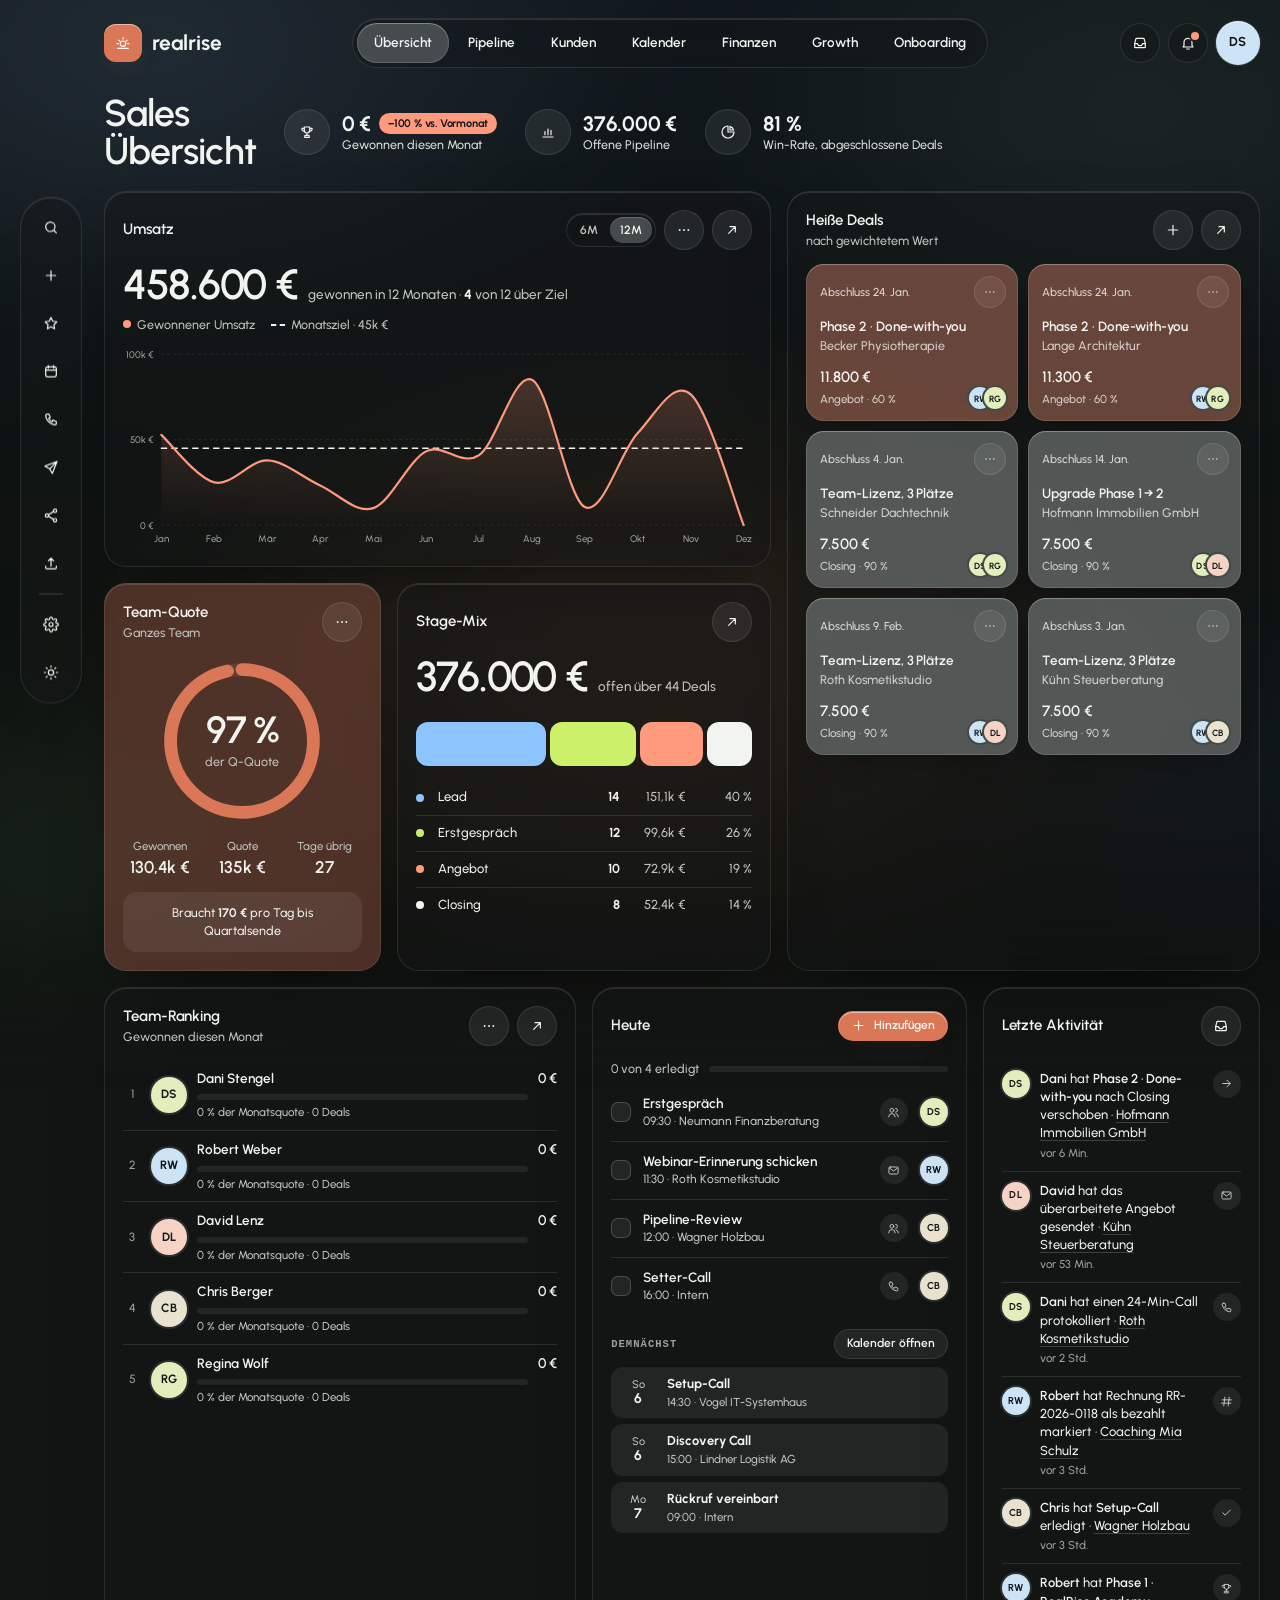
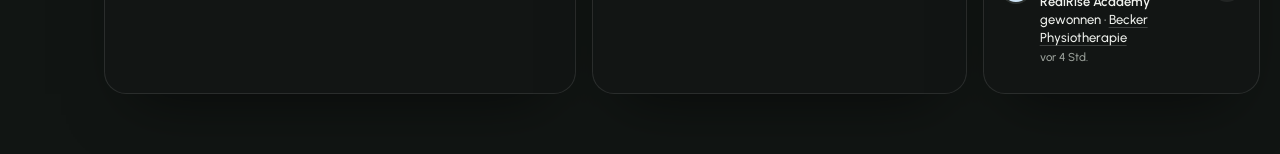
==== commit bea42dc3: "Standard-Akzent auf RealRise-Coral: Seed, Favicon, Quoten-Ring und Quoten-Karte folgen dem Akzent Co" ====
--- a/index.html
+++ b/index.html
@@ -1,5 +1,5 @@
 <!doctype html>
-<html lang="de" data-theme="dark">
+<html lang="de" data-theme="dark" data-accent="coral">
 <head>
 <meta charset="utf-8">
 <meta name="viewport" content="width=device-width, initial-scale=1, viewport-fit=cover">
@@ -13,7 +13,7 @@
 <link rel="stylesheet" href="css/base.css">
 <link rel="stylesheet" href="css/components.css">
 <link rel="stylesheet" href="css/views.css">
-<link rel="icon" href="data:image/svg+xml,%3Csvg xmlns='http://www.w3.org/2000/svg' viewBox='0 0 64 64'%3E%3Crect width='64' height='64' rx='18' fill='%23c4ef4f'/%3E%3Ccircle cx='32' cy='36' r='11' fill='none' stroke='%2313171a' stroke-width='5'/%3E%3Cpath d='M32 12v6M14 20l4 4M50 20l-4 4M12 52h40' stroke='%2313171a' stroke-width='5' stroke-linecap='round'/%3E%3C/svg%3E">
+<link rel="icon" href="data:image/svg+xml,%3Csvg xmlns='http://www.w3.org/2000/svg' viewBox='0 0 64 64'%3E%3Crect width='64' height='64' rx='18' fill='%23d97757'/%3E%3Ccircle cx='32' cy='36' r='11' fill='none' stroke='%23fff7f2' stroke-width='5'/%3E%3Cpath d='M32 12v6M14 20l4 4M50 20l-4 4M12 52h40' stroke='%23fff7f2' stroke-width='5' stroke-linecap='round'/%3E%3C/svg%3E">
 <style>
   /* Nach dem ersten Rendern keine Einflug-Animationen mehr (Live-Updates) */
   .view[data-entered] .head__title .ch,.view[data-entered] .card,.view[data-entered] .stat,.view[data-entered] .table tbody tr,.view[data-entered] .pl-col{animation:none}
--- a/css/base.css
+++ b/css/base.css
@@ -102,6 +102,7 @@
 .card__sub{font-size:12.5px;color:var(--muted)}
 .card__tools{margin-left:auto;display:flex;align-items:center;gap:8px}
 .card--lime{background:color-mix(in srgb,var(--lime) var(--tint),var(--glass))}
+.card--accent{background:color-mix(in srgb,var(--accent) var(--tint),var(--glass))}
 .card--sky{background:color-mix(in srgb,var(--sky) var(--tint),var(--glass))}
 .card--coral{background:color-mix(in srgb,var(--coral) var(--tint),var(--glass))}
 .big{font-size:42px;line-height:1;font-weight:600;letter-spacing:-.03em}
--- a/css/components.css
+++ b/css/components.css
@@ -68,7 +68,8 @@
 .ring svg{width:100%;height:100%;transform:rotate(-90deg)}
 .ring circle{fill:none;stroke-width:15}
 .ring__track{stroke:var(--well)}
-.ring__arc{stroke:var(--lime);stroke-linecap:round;transition:stroke-dashoffset 1.1s var(--ease)}
+.ring__arc{stroke:var(--accent);stroke-linecap:round;transition:stroke-dashoffset 1.1s var(--ease)}
+.ring__arc--lime{stroke:var(--lime)}
 .ring__arc--sky{stroke:var(--sky)}.ring__arc--coral{stroke:var(--coral)}.ring__arc--good{stroke:var(--good)}
 .ring__mid{position:absolute;inset:0;display:grid;place-content:center;text-align:center}
 .ring__mid b{font-size:38px;font-weight:600;letter-spacing:-.03em;line-height:1}
